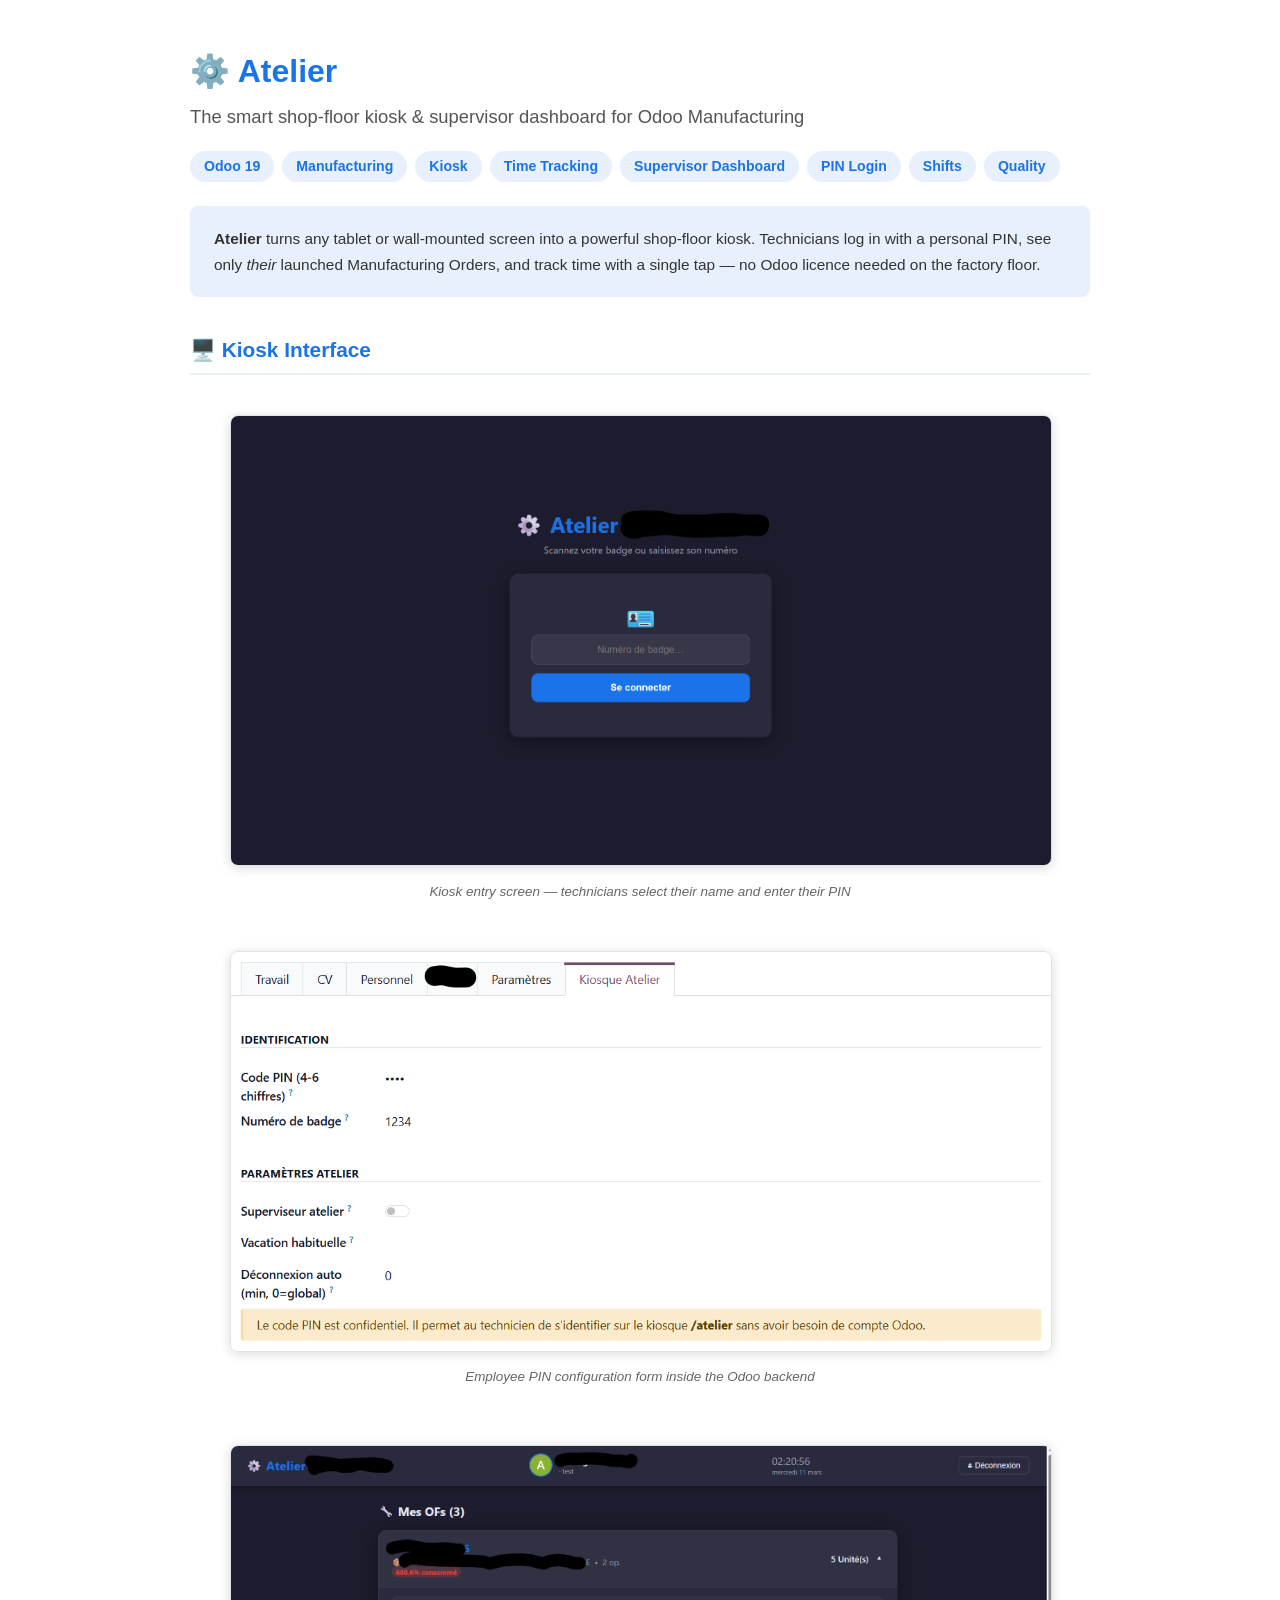
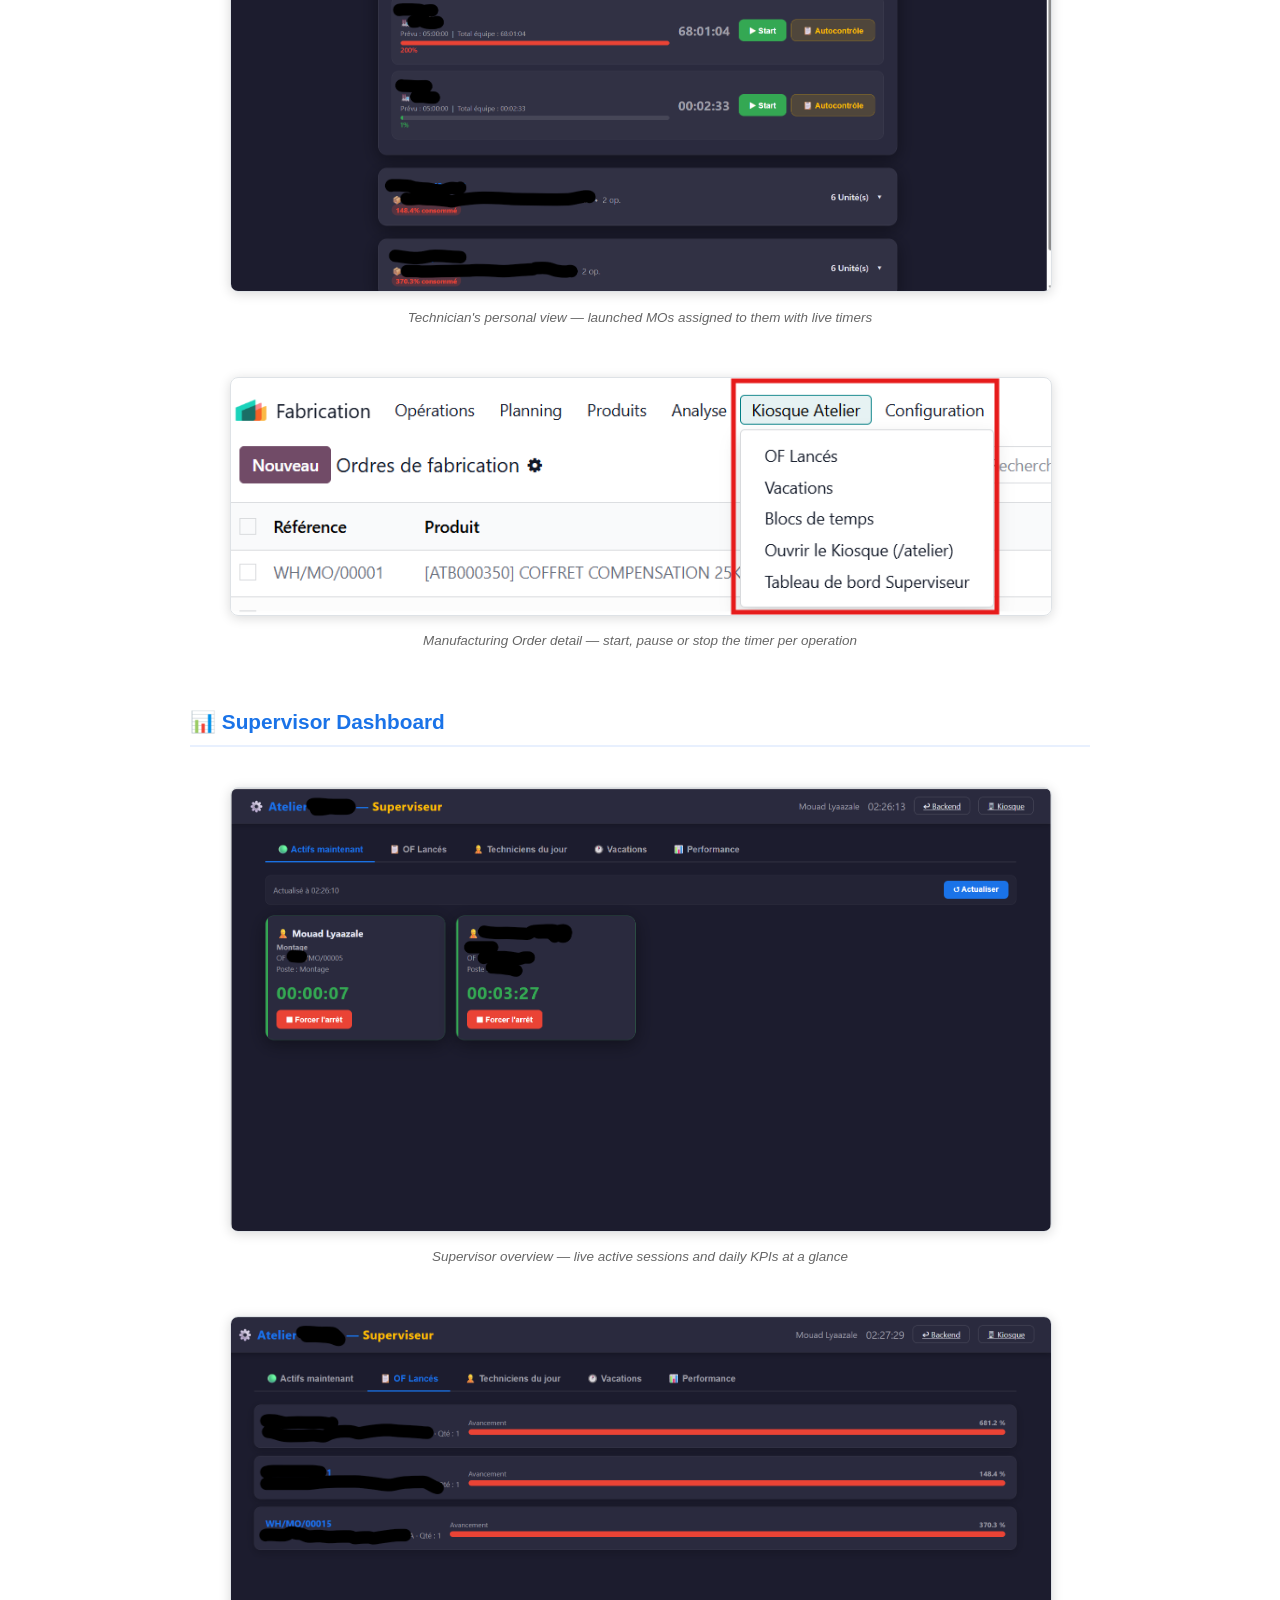
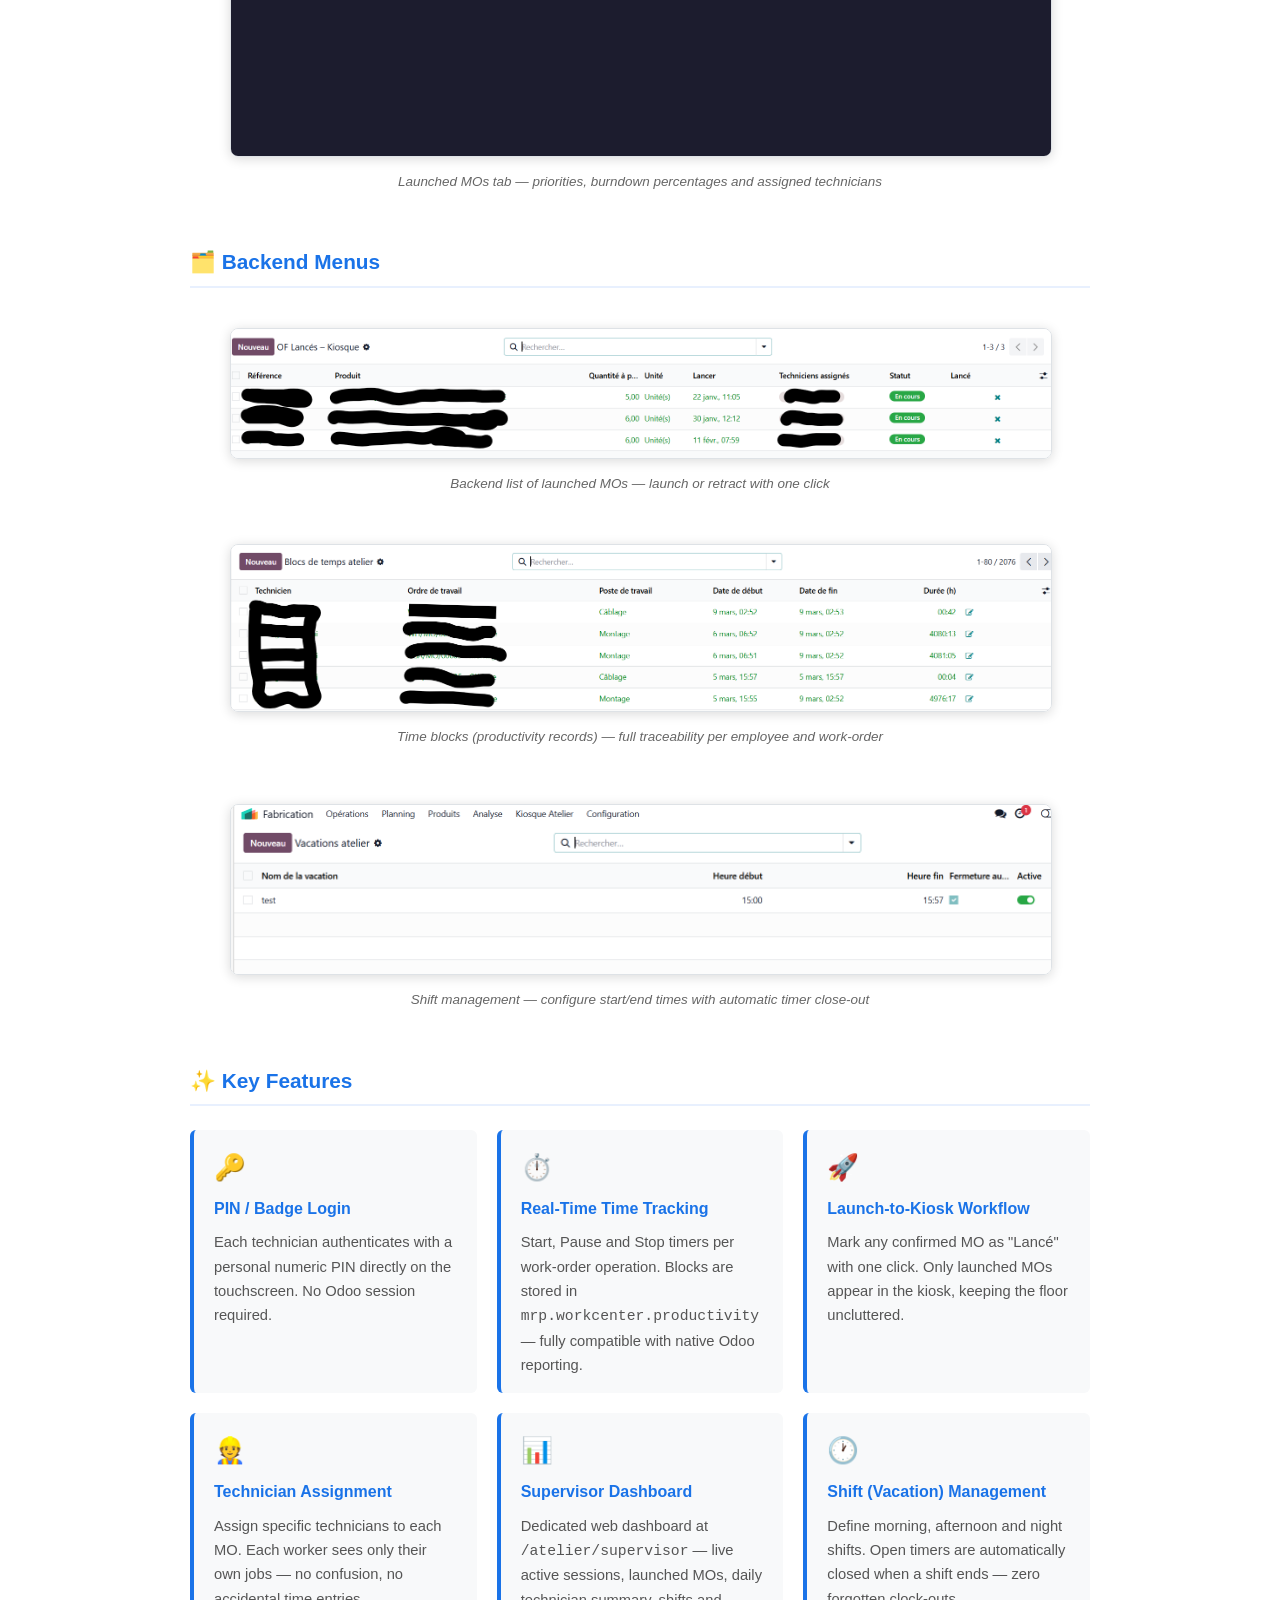
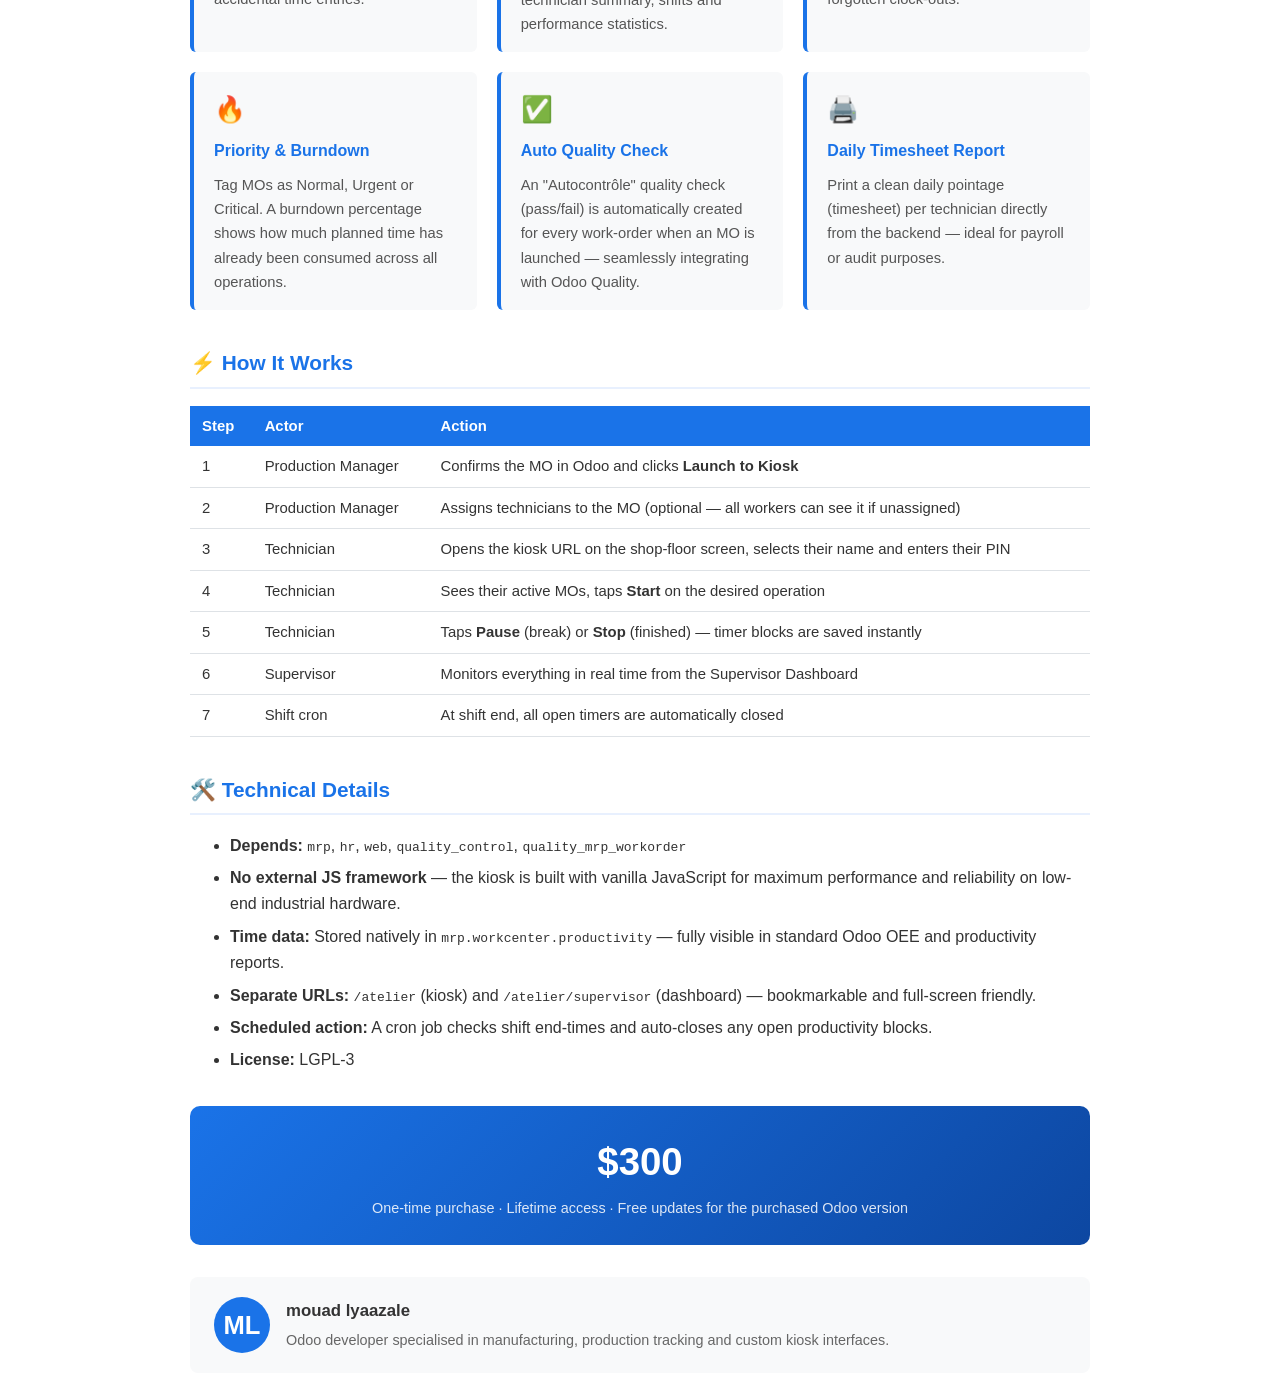
==== atelier/static/Description/index.html @ 21c767f7 "Atelier" ====
<!DOCTYPE html>
<html lang="en">
<head>
    <meta charset="UTF-8"/>
    <style>
        body {
            font-family: "Helvetica Neue", Helvetica, Arial, sans-serif;
            color: #333;
            max-width: 900px;
            margin: 0 auto;
            padding: 24px;
            line-height: 1.65;
        }
        h1 { color: #1a73e8; font-size: 2rem; margin-bottom: 4px; }
        h2 { color: #1a73e8; font-size: 1.3rem; border-bottom: 2px solid #e8f0fe; padding-bottom: 6px; margin-top: 36px; }
        h3 { color: #333; font-size: 1.05rem; margin-top: 20px; }
        .tagline { font-size: 1.15rem; color: #555; margin-top: 0; }
        .badge-list { display: flex; flex-wrap: wrap; gap: 8px; margin: 16px 0; }
        .badge {
            background: #e8f0fe;
            color: #1a73e8;
            border-radius: 20px;
            padding: 4px 14px;
            font-size: 0.88rem;
            font-weight: 600;
        }
        .feature-grid {
            display: grid;
            grid-template-columns: repeat(auto-fit, minmax(250px, 1fr));
            gap: 20px;
            margin: 24px 0;
        }
        .feature-card {
            background: #f8f9fa;
            border-left: 4px solid #1a73e8;
            border-radius: 6px;
            padding: 16px 20px;
        }
        .feature-card .icon { font-size: 1.6rem; margin-bottom: 8px; }
        .feature-card h3 { margin: 0 0 8px; color: #1a73e8; font-size: 1rem; }
        .feature-card p { margin: 0; font-size: 0.92rem; color: #555; }
        .screenshot-row {
            display: flex;
            flex-wrap: wrap;
            gap: 16px;
            margin: 24px 0;
            justify-content: center;
        }
        .screenshot-wrap {
            flex: 1 1 400px;
            max-width: 100%;
            text-align: center;
        }
        .screenshot-wrap img {
            width: 100%;
            border-radius: 8px;
            box-shadow: 0 2px 12px rgba(0,0,0,0.15);
            border: 1px solid #dee2e6;
        }
        .screenshot-wrap figcaption {
            margin-top: 6px;
            font-size: 0.84rem;
            color: #666;
            font-style: italic;
        }
        .highlight-box {
            background: #e8f0fe;
            border-radius: 8px;
            padding: 20px 24px;
            margin: 24px 0;
        }
        .highlight-box p { margin: 0; font-size: 0.96rem; }
        table { border-collapse: collapse; width: 100%; margin: 16px 0; font-size: 0.93rem; }
        th { background: #1a73e8; color: #fff; padding: 8px 12px; text-align: left; }
        td { padding: 8px 12px; border-bottom: 1px solid #dee2e6; }
        tr:hover td { background: #f0f4ff; }
        .price-banner {
            background: linear-gradient(135deg, #1a73e8, #0d47a1);
            color: #fff;
            border-radius: 10px;
            padding: 24px 32px;
            margin: 32px 0;
            text-align: center;
        }
        .price-banner .amount { font-size: 2.4rem; font-weight: 700; }
        .price-banner .note { font-size: 0.9rem; opacity: 0.85; margin-top: 4px; }
        .author-card {
            display: flex;
            align-items: center;
            gap: 16px;
            background: #f8f9fa;
            border-radius: 8px;
            padding: 20px 24px;
            margin-top: 32px;
        }
        .author-card .avatar {
            width: 56px; height: 56px;
            border-radius: 50%;
            background: #1a73e8;
            display: flex; align-items: center; justify-content: center;
            color: #fff; font-size: 1.6rem; font-weight: 700;
            flex-shrink: 0;
        }
        .author-card h3 { margin: 0 0 4px; }
        .author-card p  { margin: 0; font-size: 0.9rem; color: #666; }
        ul li { margin-bottom: 6px; }
    </style>
</head>
<body>

    <!-- ═══════════════════  HEADER  ═══════════════════ -->
    <h1>⚙️ Atelier</h1>
    <p class="tagline">The smart shop-floor kiosk &amp; supervisor dashboard for Odoo Manufacturing</p>

    <div class="badge-list">
        <span class="badge">Odoo 19</span>
        <span class="badge">Manufacturing</span>
        <span class="badge">Kiosk</span>
        <span class="badge">Time Tracking</span>
        <span class="badge">Supervisor Dashboard</span>
        <span class="badge">PIN Login</span>
        <span class="badge">Shifts</span>
        <span class="badge">Quality</span>
    </div>

    <div class="highlight-box">
        <p>
            <strong>Atelier</strong> turns any tablet or wall-mounted screen into a powerful
            shop-floor kiosk. Technicians log in with a personal PIN, see only <em>their</em>
            launched Manufacturing Orders, and track time with a single tap — no Odoo licence
            needed on the factory floor.
        </p>
    </div>

    <!-- ═══════════════════  SCREENSHOTS – KIOSK ENTRY  ═══════════════════ -->
    <h2>🖥️ Kiosk Interface</h2>

    <div class="screenshot-row">
        <figure class="screenshot-wrap">
            <img src="../Description/entree atelier kiosk.png"
                 alt="Kiosk entry screen"/>
            <figcaption>Kiosk entry screen — technicians select their name and enter their PIN</figcaption>
        </figure>
        <figure class="screenshot-wrap">
            <img src="../Description/config pin employee form.png"
                 alt="Employee PIN configuration"/>
            <figcaption>Employee PIN configuration form inside the Odoo backend</figcaption>
        </figure>
    </div>

    <div class="screenshot-row">
        <figure class="screenshot-wrap">
            <img src="../Description/menu tecnician.png"
                 alt="Technician view"/>
            <figcaption>Technician's personal view — launched MOs assigned to them with live timers</figcaption>
        </figure>
        <figure class="screenshot-wrap">
            <img src="../Description/kiosk in order de fabrication menu.png"
                 alt="MO detail in kiosk"/>
            <figcaption>Manufacturing Order detail — start, pause or stop the timer per operation</figcaption>
        </figure>
    </div>

    <!-- ═══════════════════  SCREENSHOTS – SUPERVISOR  ═══════════════════ -->
    <h2>📊 Supervisor Dashboard</h2>

    <div class="screenshot-row">
        <figure class="screenshot-wrap">
            <img src="../Description/menu superviseur.png"
                 alt="Supervisor dashboard"/>
            <figcaption>Supervisor overview — live active sessions and daily KPIs at a glance</figcaption>
        </figure>
        <figure class="screenshot-wrap">
            <img src="../Description/of lancer superviseur menu.png"
                 alt="Launched MOs in supervisor"/>
            <figcaption>Launched MOs tab — priorities, burndown percentages and assigned technicians</figcaption>
        </figure>
    </div>

    <!-- ═══════════════════  SCREENSHOTS – BACKEND  ═══════════════════ -->
    <h2>🗂️ Backend Menus</h2>

    <div class="screenshot-row">
        <figure class="screenshot-wrap">
            <img src="../Description/menu of lancer.png"
                 alt="Launched MOs backend list"/>
            <figcaption>Backend list of launched MOs — launch or retract with one click</figcaption>
        </figure>
        <figure class="screenshot-wrap">
            <img src="../Description/menu block de temps.png"
                 alt="Time blocks menu"/>
            <figcaption>Time blocks (productivity records) — full traceability per employee and work-order</figcaption>
        </figure>
    </div>

    <div class="screenshot-row">
        <figure class="screenshot-wrap">
            <img src="../Description/menu vacation.png"
                 alt="Shift / vacation management"/>
            <figcaption>Shift management — configure start/end times with automatic timer close-out</figcaption>
        </figure>
    </div>

    <!-- ═══════════════════  FEATURE GRID  ═══════════════════ -->
    <h2>✨ Key Features</h2>

    <div class="feature-grid">
        <div class="feature-card">
            <div class="icon">🔑</div>
            <h3>PIN / Badge Login</h3>
            <p>Each technician authenticates with a personal numeric PIN directly on the touchscreen. No Odoo session required.</p>
        </div>
        <div class="feature-card">
            <div class="icon">⏱️</div>
            <h3>Real-Time Time Tracking</h3>
            <p>Start, Pause and Stop timers per work-order operation. Blocks are stored in <code>mrp.workcenter.productivity</code> — fully compatible with native Odoo reporting.</p>
        </div>
        <div class="feature-card">
            <div class="icon">🚀</div>
            <h3>Launch-to-Kiosk Workflow</h3>
            <p>Mark any confirmed MO as "Lancé" with one click. Only launched MOs appear in the kiosk, keeping the floor uncluttered.</p>
        </div>
        <div class="feature-card">
            <div class="icon">👷</div>
            <h3>Technician Assignment</h3>
            <p>Assign specific technicians to each MO. Each worker sees only their own jobs — no confusion, no accidental time entries.</p>
        </div>
        <div class="feature-card">
            <div class="icon">📊</div>
            <h3>Supervisor Dashboard</h3>
            <p>Dedicated web dashboard at <code>/atelier/supervisor</code> — live active sessions, launched MOs, daily technician summary, shifts and performance statistics.</p>
        </div>
        <div class="feature-card">
            <div class="icon">🕐</div>
            <h3>Shift (Vacation) Management</h3>
            <p>Define morning, afternoon and night shifts. Open timers are automatically closed when a shift ends — zero forgotten clock-outs.</p>
        </div>
        <div class="feature-card">
            <div class="icon">🔥</div>
            <h3>Priority &amp; Burndown</h3>
            <p>Tag MOs as Normal, Urgent or Critical. A burndown percentage shows how much planned time has already been consumed across all operations.</p>
        </div>
        <div class="feature-card">
            <div class="icon">✅</div>
            <h3>Auto Quality Check</h3>
            <p>An "Autocontrôle" quality check (pass/fail) is automatically created for every work-order when an MO is launched — seamlessly integrating with Odoo Quality.</p>
        </div>
        <div class="feature-card">
            <div class="icon">🖨️</div>
            <h3>Daily Timesheet Report</h3>
            <p>Print a clean daily pointage (timesheet) per technician directly from the backend — ideal for payroll or audit purposes.</p>
        </div>
    </div>

    <!-- ═══════════════════  HOW IT WORKS  ═══════════════════ -->
    <h2>⚡ How It Works</h2>

    <table>
        <thead>
            <tr><th>Step</th><th>Actor</th><th>Action</th></tr>
        </thead>
        <tbody>
            <tr><td>1</td><td>Production Manager</td><td>Confirms the MO in Odoo and clicks <strong>Launch to Kiosk</strong></td></tr>
            <tr><td>2</td><td>Production Manager</td><td>Assigns technicians to the MO (optional — all workers can see it if unassigned)</td></tr>
            <tr><td>3</td><td>Technician</td><td>Opens the kiosk URL on the shop-floor screen, selects their name and enters their PIN</td></tr>
            <tr><td>4</td><td>Technician</td><td>Sees their active MOs, taps <strong>Start</strong> on the desired operation</td></tr>
            <tr><td>5</td><td>Technician</td><td>Taps <strong>Pause</strong> (break) or <strong>Stop</strong> (finished) — timer blocks are saved instantly</td></tr>
            <tr><td>6</td><td>Supervisor</td><td>Monitors everything in real time from the Supervisor Dashboard</td></tr>
            <tr><td>7</td><td>Shift cron</td><td>At shift end, all open timers are automatically closed</td></tr>
        </tbody>
    </table>

    <!-- ═══════════════════  TECHNICAL  ═══════════════════ -->
    <h2>🛠️ Technical Details</h2>

    <ul>
        <li><strong>Depends:</strong> <code>mrp</code>, <code>hr</code>, <code>web</code>, <code>quality_control</code>, <code>quality_mrp_workorder</code></li>
        <li><strong>No external JS framework</strong> — the kiosk is built with vanilla JavaScript for maximum performance and reliability on low-end industrial hardware.</li>
        <li><strong>Time data:</strong> Stored natively in <code>mrp.workcenter.productivity</code> — fully visible in standard Odoo OEE and productivity reports.</li>
        <li><strong>Separate URLs:</strong> <code>/atelier</code> (kiosk) and <code>/atelier/supervisor</code> (dashboard) — bookmarkable and full-screen friendly.</li>
        <li><strong>Scheduled action:</strong> A cron job checks shift end-times and auto-closes any open productivity blocks.</li>
        <li><strong>License:</strong> LGPL-3</li>
    </ul>

    <!-- ═══════════════════  PRICE  ═══════════════════ -->
    <div class="price-banner">
        <div class="amount">$300</div>
        <div class="note">One-time purchase · Lifetime access · Free updates for the purchased Odoo version</div>
    </div>

    <!-- ═══════════════════  AUTHOR  ═══════════════════ -->
    <div class="author-card">
        <div class="avatar">ML</div>
        <div>
            <h3>mouad lyaazale</h3>
            <p>Odoo developer specialised in manufacturing, production tracking and custom kiosk interfaces.</p>
        </div>
    </div>

</body>
</html>
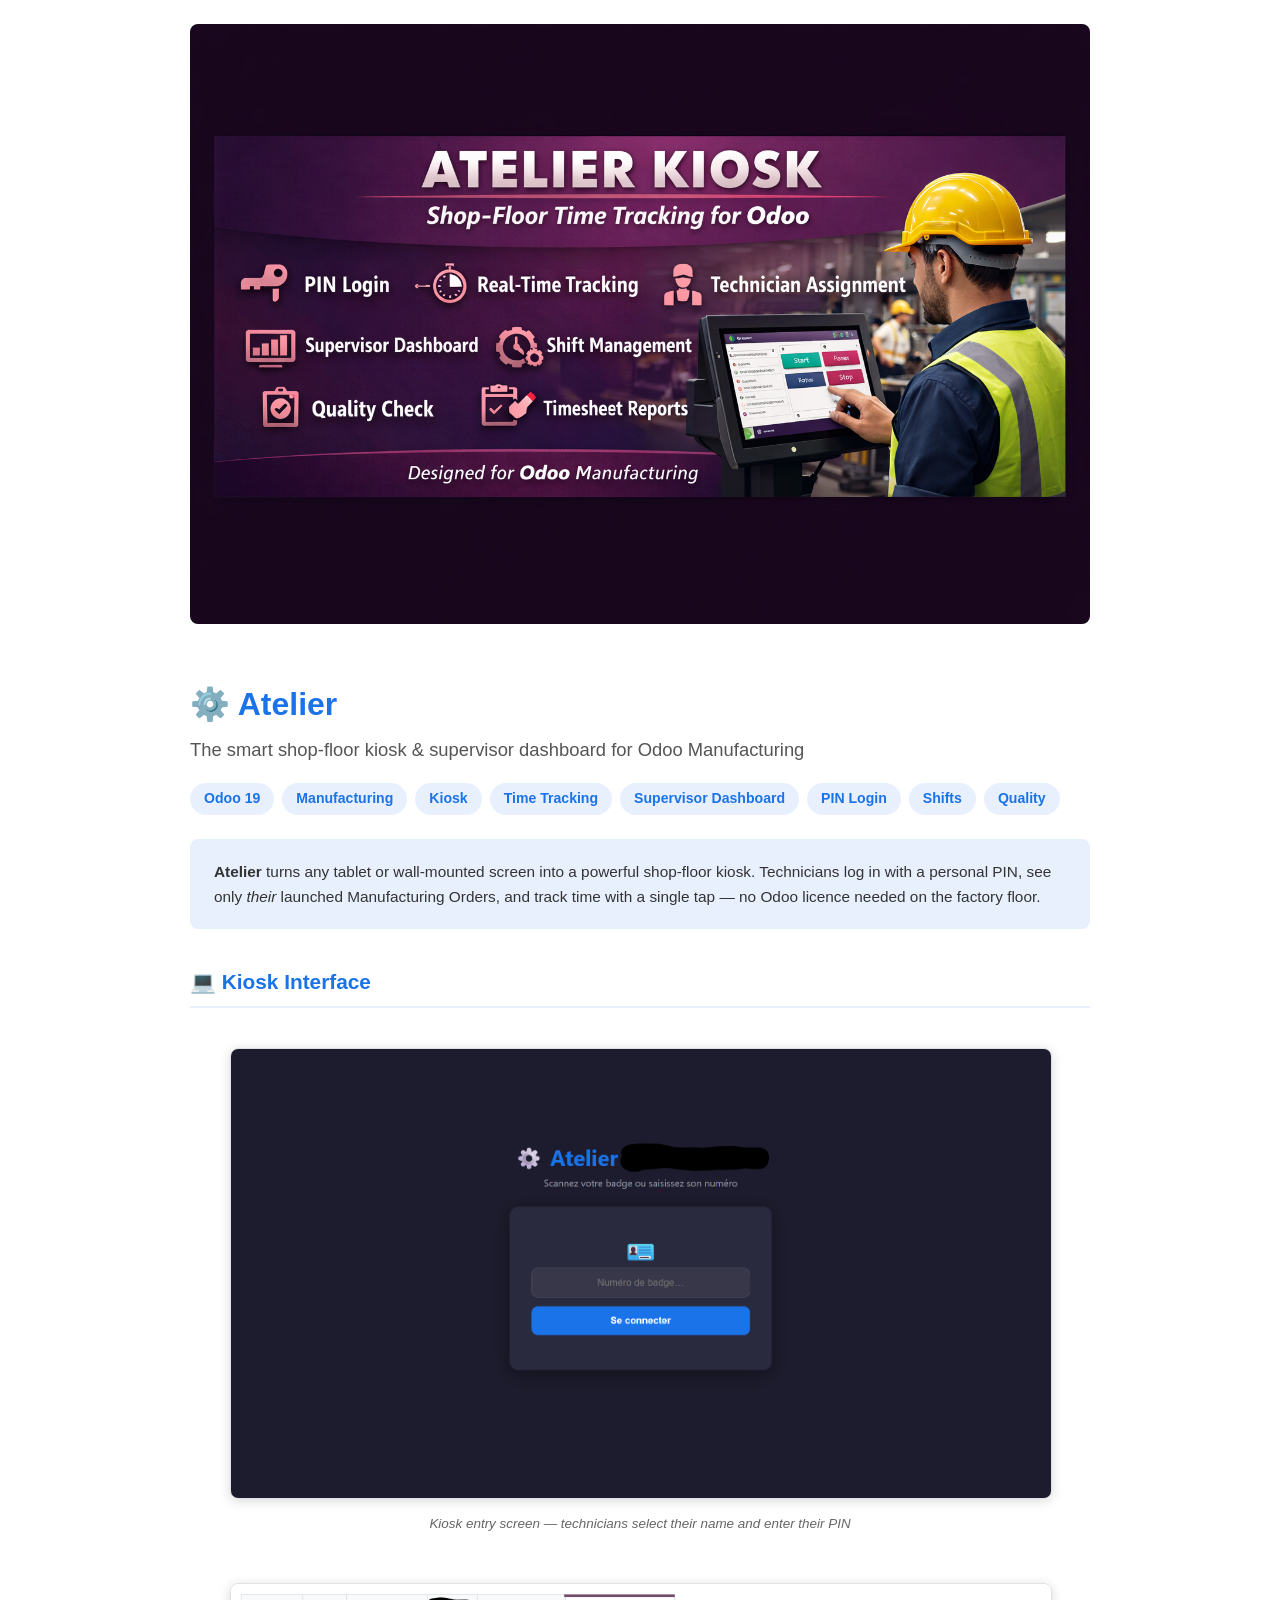
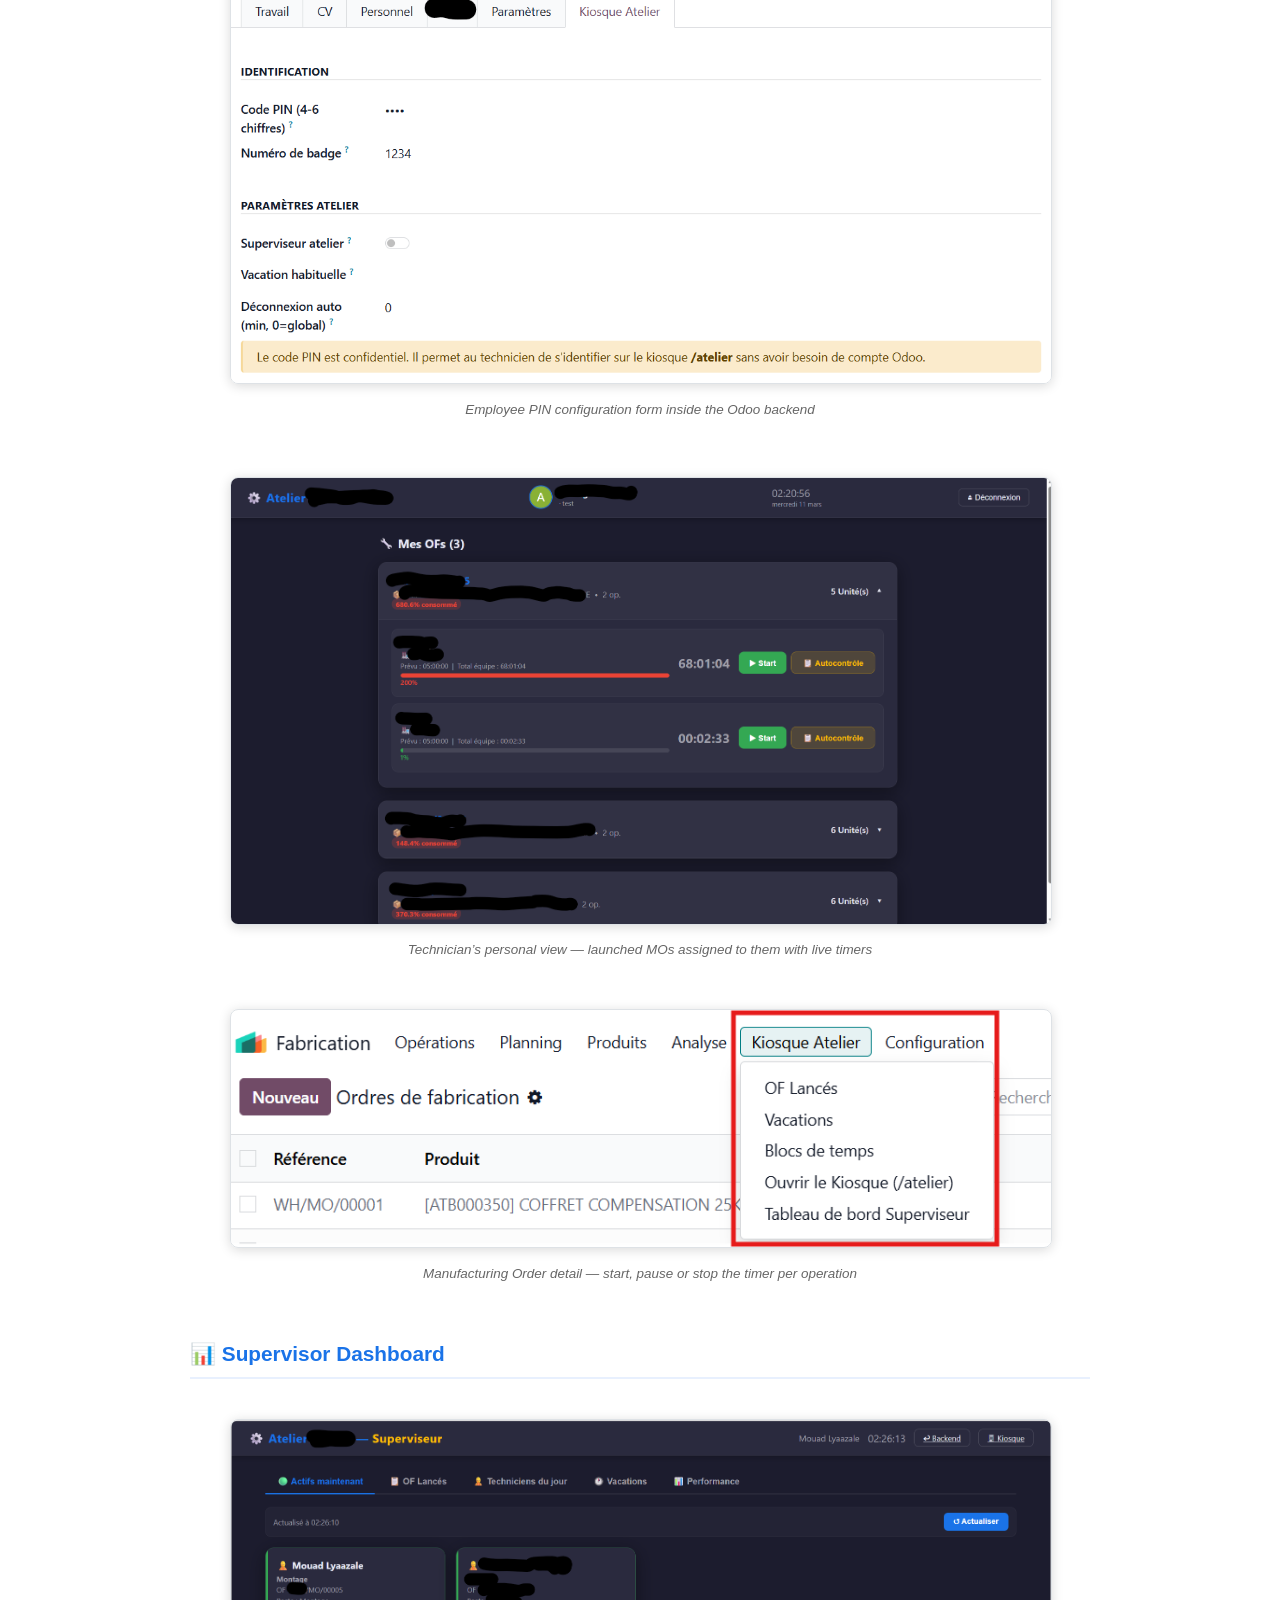
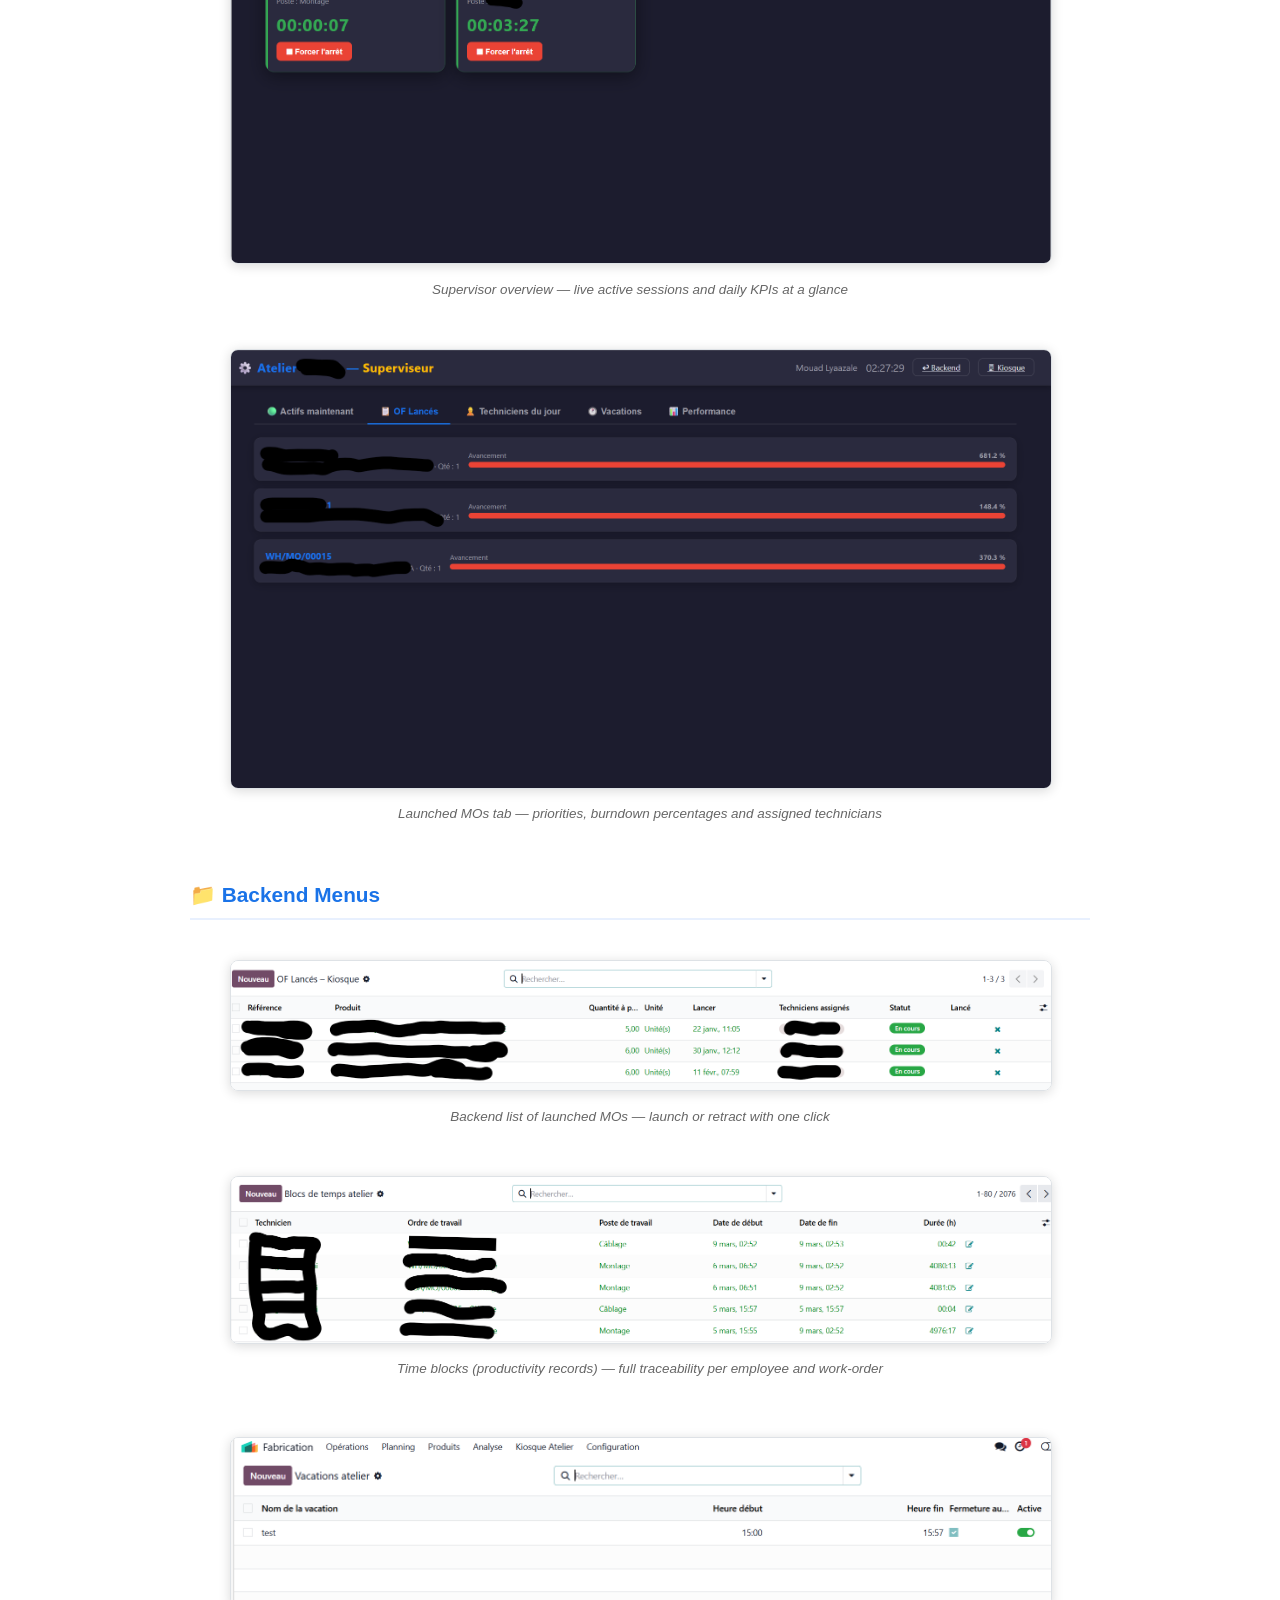
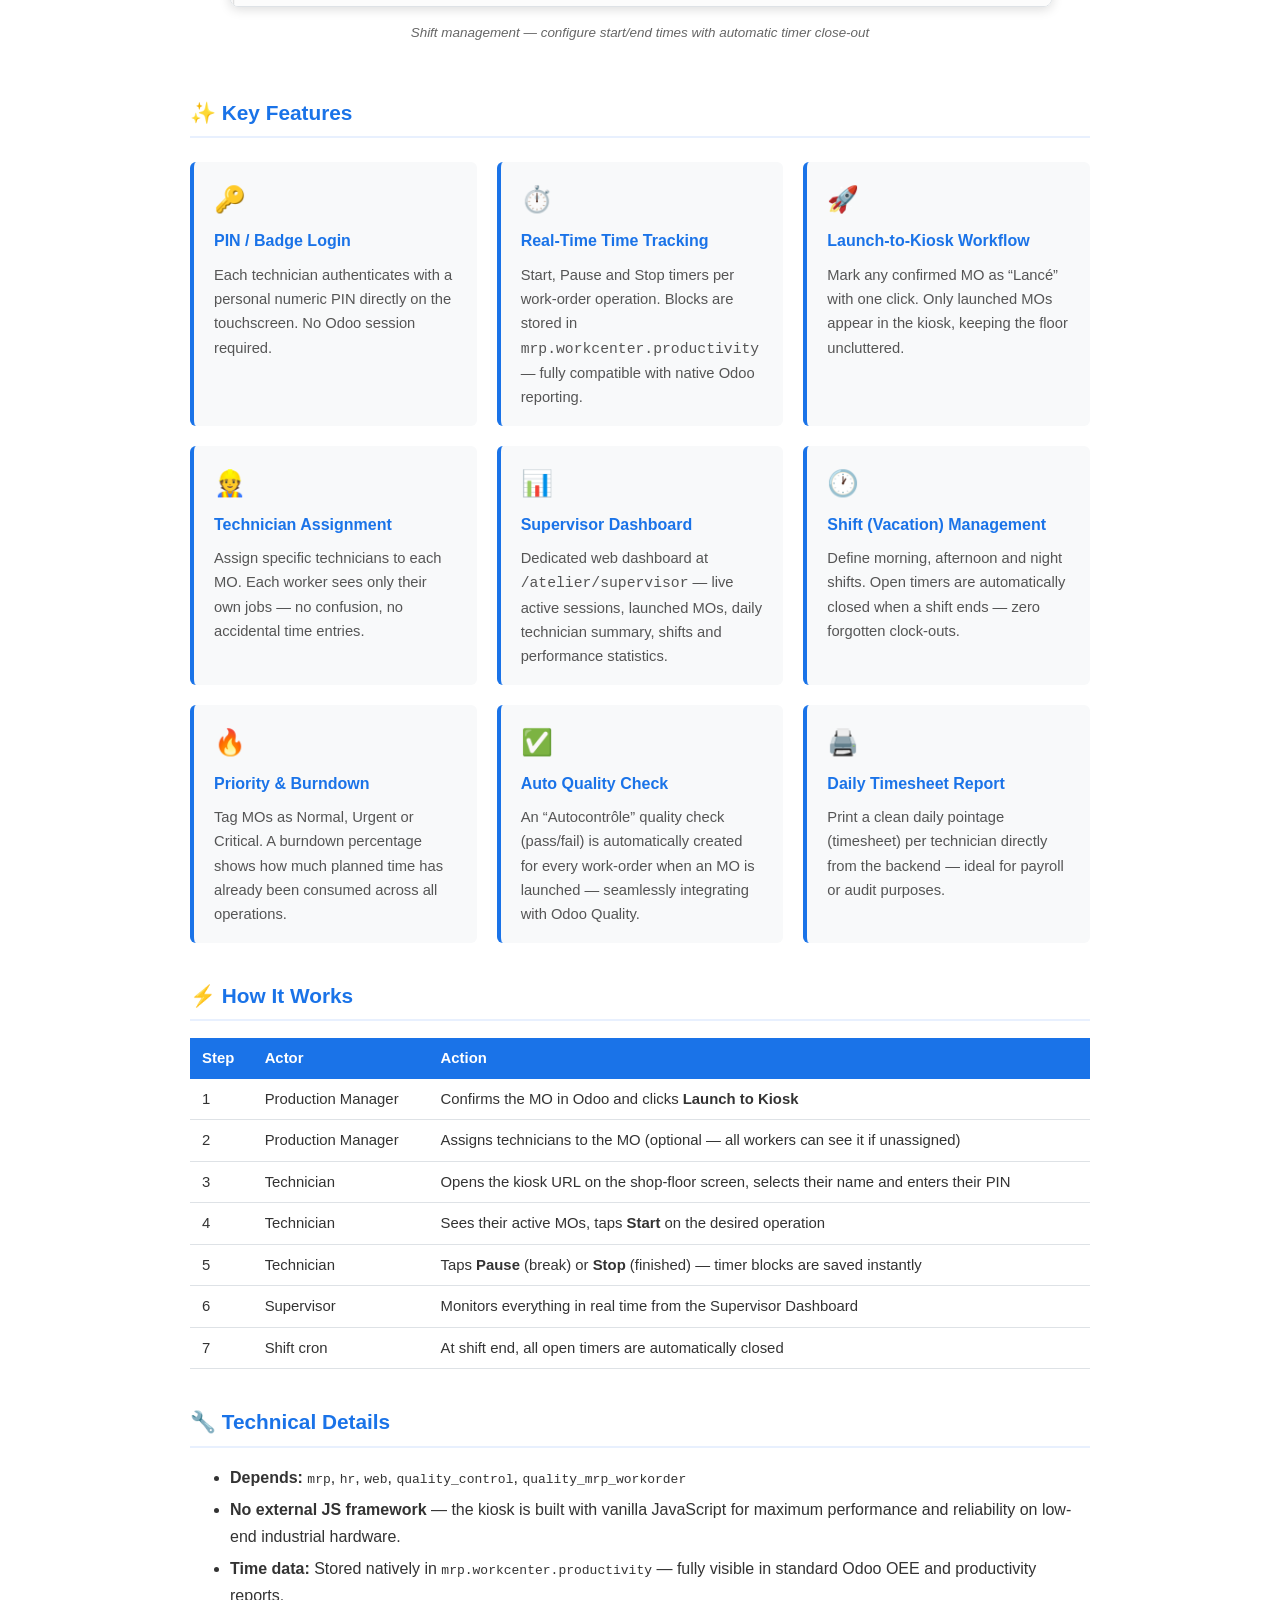
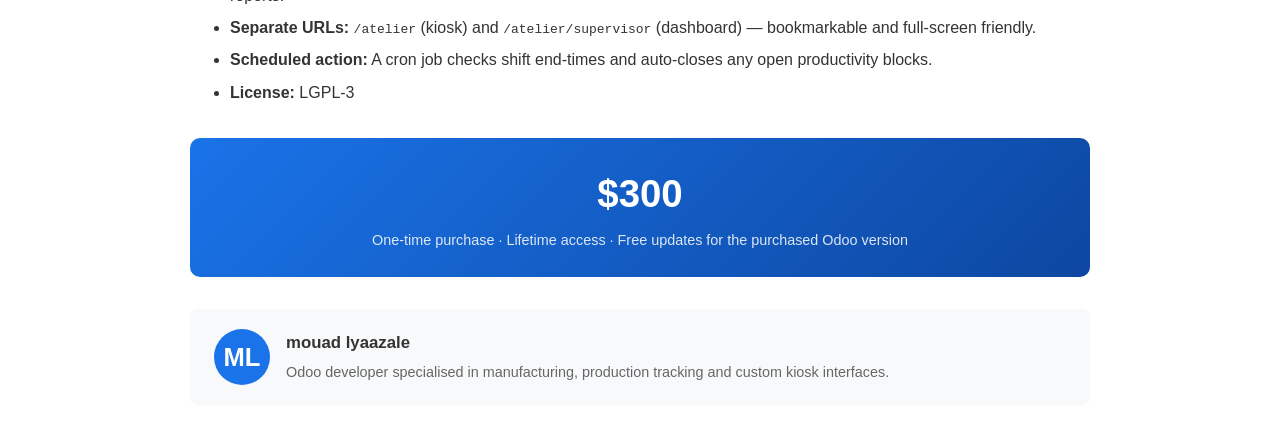
==== commit 77ee24a9: "Atelier" ====
--- a/atelier/static/Description/index.html
+++ b/atelier/static/Description/index.html
@@ -108,8 +108,11 @@
 </head>
 <body>
 
+    <!-- ═══════════════════  BANNER  ═══════════════════ -->
+    <img src="banner.png" alt="Atelier banner" style="width:100%;border-radius:8px;margin-bottom:24px;"/>
+
     <!-- ═══════════════════  HEADER  ═══════════════════ -->
-    <h1>⚙️ Atelier</h1>
+    <h1>&#9881;&#65039; Atelier</h1>
     <p class="tagline">The smart shop-floor kiosk &amp; supervisor dashboard for Odoo Manufacturing</p>
 
     <div class="badge-list">
@@ -127,133 +130,124 @@
         <p>
             <strong>Atelier</strong> turns any tablet or wall-mounted screen into a powerful
             shop-floor kiosk. Technicians log in with a personal PIN, see only <em>their</em>
-            launched Manufacturing Orders, and track time with a single tap — no Odoo licence
+            launched Manufacturing Orders, and track time with a single tap &#8212; no Odoo licence
             needed on the factory floor.
         </p>
     </div>
 
-    <!-- ═══════════════════  SCREENSHOTS – KIOSK ENTRY  ═══════════════════ -->
-    <h2>🖥️ Kiosk Interface</h2>
-
-    <div class="screenshot-row">
-        <figure class="screenshot-wrap">
-            <img src="../Description/entree atelier kiosk.png"
-                 alt="Kiosk entry screen"/>
-            <figcaption>Kiosk entry screen — technicians select their name and enter their PIN</figcaption>
-        </figure>
-        <figure class="screenshot-wrap">
-            <img src="../Description/config pin employee form.png"
-                 alt="Employee PIN configuration"/>
+    <!-- ═══════════════════  SCREENSHOTS – KIOSK  ═══════════════════ -->
+    <h2>&#128187; Kiosk Interface</h2>
+
+    <div class="screenshot-row">
+        <figure class="screenshot-wrap">
+            <img src="../Description/entree atelier kiosk.png" alt="Kiosk entry screen"/>
+            <figcaption>Kiosk entry screen &#8212; technicians select their name and enter their PIN</figcaption>
+        </figure>
+        <figure class="screenshot-wrap">
+            <img src="../Description/config pin employee form.png" alt="Employee PIN configuration"/>
             <figcaption>Employee PIN configuration form inside the Odoo backend</figcaption>
         </figure>
     </div>
 
     <div class="screenshot-row">
         <figure class="screenshot-wrap">
-            <img src="../Description/menu tecnician.png"
-                 alt="Technician view"/>
-            <figcaption>Technician's personal view — launched MOs assigned to them with live timers</figcaption>
-        </figure>
-        <figure class="screenshot-wrap">
-            <img src="../Description/kiosk in order de fabrication menu.png"
-                 alt="MO detail in kiosk"/>
-            <figcaption>Manufacturing Order detail — start, pause or stop the timer per operation</figcaption>
+            <img src="../Description/menu tecnician.png" alt="Technician view"/>
+            <figcaption>Technician&#8217;s personal view &#8212; launched MOs assigned to them with live timers</figcaption>
+        </figure>
+        <figure class="screenshot-wrap">
+            <img src="../Description/kiosk in order de fabrication menu.png" alt="MO detail in kiosk"/>
+            <figcaption>Manufacturing Order detail &#8212; start, pause or stop the timer per operation</figcaption>
         </figure>
     </div>
 
     <!-- ═══════════════════  SCREENSHOTS – SUPERVISOR  ═══════════════════ -->
-    <h2>📊 Supervisor Dashboard</h2>
-
-    <div class="screenshot-row">
-        <figure class="screenshot-wrap">
-            <img src="../Description/menu superviseur.png"
-                 alt="Supervisor dashboard"/>
-            <figcaption>Supervisor overview — live active sessions and daily KPIs at a glance</figcaption>
-        </figure>
-        <figure class="screenshot-wrap">
-            <img src="../Description/of lancer superviseur menu.png"
-                 alt="Launched MOs in supervisor"/>
-            <figcaption>Launched MOs tab — priorities, burndown percentages and assigned technicians</figcaption>
+    <h2>&#128202; Supervisor Dashboard</h2>
+
+    <div class="screenshot-row">
+        <figure class="screenshot-wrap">
+            <img src="../Description/menu superviseur.png" alt="Supervisor dashboard"/>
+            <figcaption>Supervisor overview &#8212; live active sessions and daily KPIs at a glance</figcaption>
+        </figure>
+        <figure class="screenshot-wrap">
+            <img src="../Description/of lancer superviseur menu.png" alt="Launched MOs in supervisor"/>
+            <figcaption>Launched MOs tab &#8212; priorities, burndown percentages and assigned technicians</figcaption>
         </figure>
     </div>
 
     <!-- ═══════════════════  SCREENSHOTS – BACKEND  ═══════════════════ -->
-    <h2>🗂️ Backend Menus</h2>
-
-    <div class="screenshot-row">
-        <figure class="screenshot-wrap">
-            <img src="../Description/menu of lancer.png"
-                 alt="Launched MOs backend list"/>
-            <figcaption>Backend list of launched MOs — launch or retract with one click</figcaption>
-        </figure>
-        <figure class="screenshot-wrap">
-            <img src="../Description/menu block de temps.png"
-                 alt="Time blocks menu"/>
-            <figcaption>Time blocks (productivity records) — full traceability per employee and work-order</figcaption>
-        </figure>
-    </div>
-
-    <div class="screenshot-row">
-        <figure class="screenshot-wrap">
-            <img src="../Description/menu vacation.png"
-                 alt="Shift / vacation management"/>
-            <figcaption>Shift management — configure start/end times with automatic timer close-out</figcaption>
+    <h2>&#128193; Backend Menus</h2>
+
+    <div class="screenshot-row">
+        <figure class="screenshot-wrap">
+            <img src="../Description/menu of lancer.png" alt="Launched MOs backend list"/>
+            <figcaption>Backend list of launched MOs &#8212; launch or retract with one click</figcaption>
+        </figure>
+        <figure class="screenshot-wrap">
+            <img src="../Description/menu block de temps.png" alt="Time blocks menu"/>
+            <figcaption>Time blocks (productivity records) &#8212; full traceability per employee and work-order</figcaption>
+        </figure>
+    </div>
+
+    <div class="screenshot-row">
+        <figure class="screenshot-wrap">
+            <img src="../Description/menu vacation.png" alt="Shift management"/>
+            <figcaption>Shift management &#8212; configure start/end times with automatic timer close-out</figcaption>
         </figure>
     </div>
 
     <!-- ═══════════════════  FEATURE GRID  ═══════════════════ -->
-    <h2>✨ Key Features</h2>
+    <h2>&#10024; Key Features</h2>
 
     <div class="feature-grid">
         <div class="feature-card">
-            <div class="icon">🔑</div>
+            <div class="icon">&#128273;</div>
             <h3>PIN / Badge Login</h3>
             <p>Each technician authenticates with a personal numeric PIN directly on the touchscreen. No Odoo session required.</p>
         </div>
         <div class="feature-card">
-            <div class="icon">⏱️</div>
+            <div class="icon">&#9201;&#65039;</div>
             <h3>Real-Time Time Tracking</h3>
-            <p>Start, Pause and Stop timers per work-order operation. Blocks are stored in <code>mrp.workcenter.productivity</code> — fully compatible with native Odoo reporting.</p>
-        </div>
-        <div class="feature-card">
-            <div class="icon">🚀</div>
+            <p>Start, Pause and Stop timers per work-order operation. Blocks are stored in <code>mrp.workcenter.productivity</code> &#8212; fully compatible with native Odoo reporting.</p>
+        </div>
+        <div class="feature-card">
+            <div class="icon">&#128640;</div>
             <h3>Launch-to-Kiosk Workflow</h3>
-            <p>Mark any confirmed MO as "Lancé" with one click. Only launched MOs appear in the kiosk, keeping the floor uncluttered.</p>
-        </div>
-        <div class="feature-card">
-            <div class="icon">👷</div>
+            <p>Mark any confirmed MO as &#8220;Lanc&#233;&#8221; with one click. Only launched MOs appear in the kiosk, keeping the floor uncluttered.</p>
+        </div>
+        <div class="feature-card">
+            <div class="icon">&#128119;</div>
             <h3>Technician Assignment</h3>
-            <p>Assign specific technicians to each MO. Each worker sees only their own jobs — no confusion, no accidental time entries.</p>
-        </div>
-        <div class="feature-card">
-            <div class="icon">📊</div>
+            <p>Assign specific technicians to each MO. Each worker sees only their own jobs &#8212; no confusion, no accidental time entries.</p>
+        </div>
+        <div class="feature-card">
+            <div class="icon">&#128202;</div>
             <h3>Supervisor Dashboard</h3>
-            <p>Dedicated web dashboard at <code>/atelier/supervisor</code> — live active sessions, launched MOs, daily technician summary, shifts and performance statistics.</p>
-        </div>
-        <div class="feature-card">
-            <div class="icon">🕐</div>
+            <p>Dedicated web dashboard at <code>/atelier/supervisor</code> &#8212; live active sessions, launched MOs, daily technician summary, shifts and performance statistics.</p>
+        </div>
+        <div class="feature-card">
+            <div class="icon">&#128336;</div>
             <h3>Shift (Vacation) Management</h3>
-            <p>Define morning, afternoon and night shifts. Open timers are automatically closed when a shift ends — zero forgotten clock-outs.</p>
-        </div>
-        <div class="feature-card">
-            <div class="icon">🔥</div>
+            <p>Define morning, afternoon and night shifts. Open timers are automatically closed when a shift ends &#8212; zero forgotten clock-outs.</p>
+        </div>
+        <div class="feature-card">
+            <div class="icon">&#128293;</div>
             <h3>Priority &amp; Burndown</h3>
             <p>Tag MOs as Normal, Urgent or Critical. A burndown percentage shows how much planned time has already been consumed across all operations.</p>
         </div>
         <div class="feature-card">
-            <div class="icon">✅</div>
+            <div class="icon">&#9989;</div>
             <h3>Auto Quality Check</h3>
-            <p>An "Autocontrôle" quality check (pass/fail) is automatically created for every work-order when an MO is launched — seamlessly integrating with Odoo Quality.</p>
-        </div>
-        <div class="feature-card">
-            <div class="icon">🖨️</div>
+            <p>An &#8220;Autocontr&#244;le&#8221; quality check (pass/fail) is automatically created for every work-order when an MO is launched &#8212; seamlessly integrating with Odoo Quality.</p>
+        </div>
+        <div class="feature-card">
+            <div class="icon">&#128424;&#65039;</div>
             <h3>Daily Timesheet Report</h3>
-            <p>Print a clean daily pointage (timesheet) per technician directly from the backend — ideal for payroll or audit purposes.</p>
+            <p>Print a clean daily pointage (timesheet) per technician directly from the backend &#8212; ideal for payroll or audit purposes.</p>
         </div>
     </div>
 
     <!-- ═══════════════════  HOW IT WORKS  ═══════════════════ -->
-    <h2>⚡ How It Works</h2>
+    <h2>&#9889; How It Works</h2>
 
     <table>
         <thead>
@@ -261,23 +255,23 @@
         </thead>
         <tbody>
             <tr><td>1</td><td>Production Manager</td><td>Confirms the MO in Odoo and clicks <strong>Launch to Kiosk</strong></td></tr>
-            <tr><td>2</td><td>Production Manager</td><td>Assigns technicians to the MO (optional — all workers can see it if unassigned)</td></tr>
+            <tr><td>2</td><td>Production Manager</td><td>Assigns technicians to the MO (optional &#8212; all workers can see it if unassigned)</td></tr>
             <tr><td>3</td><td>Technician</td><td>Opens the kiosk URL on the shop-floor screen, selects their name and enters their PIN</td></tr>
             <tr><td>4</td><td>Technician</td><td>Sees their active MOs, taps <strong>Start</strong> on the desired operation</td></tr>
-            <tr><td>5</td><td>Technician</td><td>Taps <strong>Pause</strong> (break) or <strong>Stop</strong> (finished) — timer blocks are saved instantly</td></tr>
+            <tr><td>5</td><td>Technician</td><td>Taps <strong>Pause</strong> (break) or <strong>Stop</strong> (finished) &#8212; timer blocks are saved instantly</td></tr>
             <tr><td>6</td><td>Supervisor</td><td>Monitors everything in real time from the Supervisor Dashboard</td></tr>
             <tr><td>7</td><td>Shift cron</td><td>At shift end, all open timers are automatically closed</td></tr>
         </tbody>
     </table>
 
     <!-- ═══════════════════  TECHNICAL  ═══════════════════ -->
-    <h2>🛠️ Technical Details</h2>
+    <h2>&#128295; Technical Details</h2>
 
     <ul>
         <li><strong>Depends:</strong> <code>mrp</code>, <code>hr</code>, <code>web</code>, <code>quality_control</code>, <code>quality_mrp_workorder</code></li>
-        <li><strong>No external JS framework</strong> — the kiosk is built with vanilla JavaScript for maximum performance and reliability on low-end industrial hardware.</li>
-        <li><strong>Time data:</strong> Stored natively in <code>mrp.workcenter.productivity</code> — fully visible in standard Odoo OEE and productivity reports.</li>
-        <li><strong>Separate URLs:</strong> <code>/atelier</code> (kiosk) and <code>/atelier/supervisor</code> (dashboard) — bookmarkable and full-screen friendly.</li>
+        <li><strong>No external JS framework</strong> &#8212; the kiosk is built with vanilla JavaScript for maximum performance and reliability on low-end industrial hardware.</li>
+        <li><strong>Time data:</strong> Stored natively in <code>mrp.workcenter.productivity</code> &#8212; fully visible in standard Odoo OEE and productivity reports.</li>
+        <li><strong>Separate URLs:</strong> <code>/atelier</code> (kiosk) and <code>/atelier/supervisor</code> (dashboard) &#8212; bookmarkable and full-screen friendly.</li>
         <li><strong>Scheduled action:</strong> A cron job checks shift end-times and auto-closes any open productivity blocks.</li>
         <li><strong>License:</strong> LGPL-3</li>
     </ul>
@@ -285,7 +279,7 @@
     <!-- ═══════════════════  PRICE  ═══════════════════ -->
     <div class="price-banner">
         <div class="amount">$300</div>
-        <div class="note">One-time purchase · Lifetime access · Free updates for the purchased Odoo version</div>
+        <div class="note">One-time purchase &middot; Lifetime access &middot; Free updates for the purchased Odoo version</div>
     </div>
 
     <!-- ═══════════════════  AUTHOR  ═══════════════════ -->
